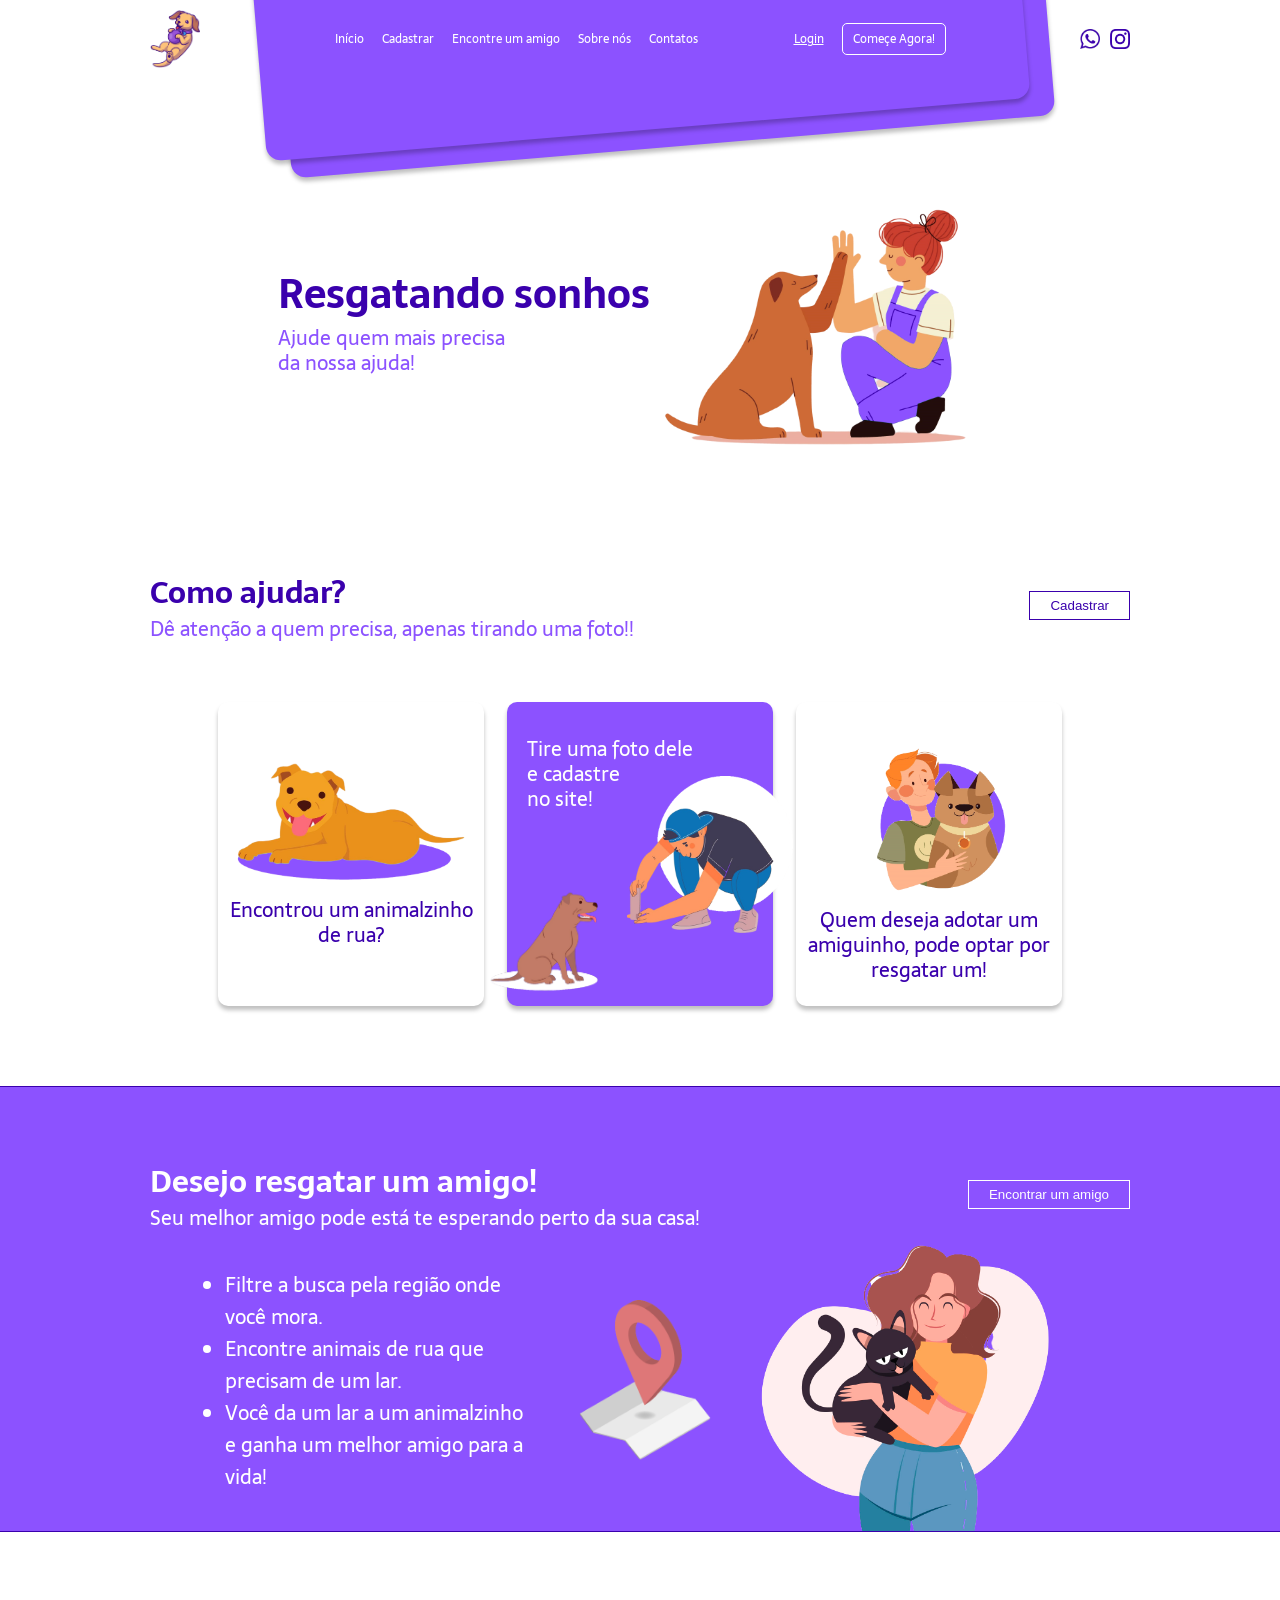
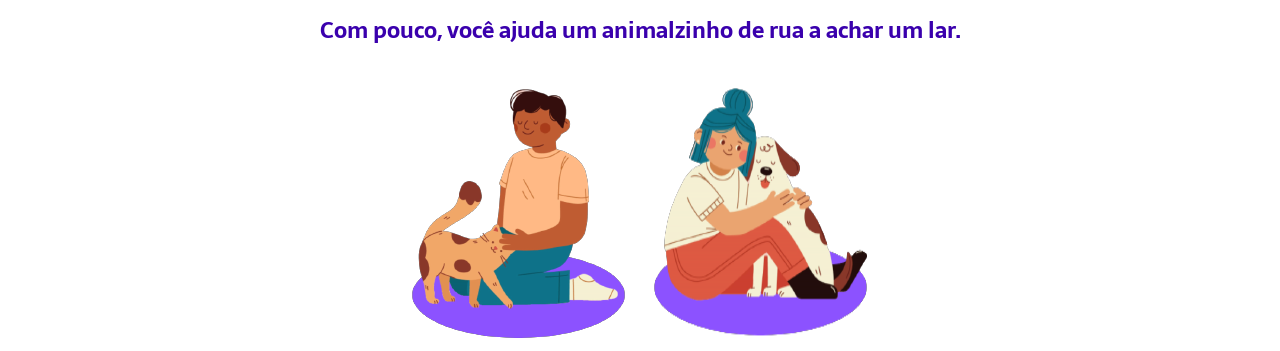
==== index.html @ 1e1241cf "add new section" ====
<!DOCTYPE html>
<html lang="en">
<head>
    <meta charset="UTF-8">
    <meta http-equiv="X-UA-Compatible" content="IE=edge">
    <meta name="viewport" content="width=device-width, initial-scale=1.0">
    <title>Meu Caramelo</title>
    <link rel="stylesheet" type="text/css" href="/assets/css/index.css">
</head>
<body>
    <header>
        <div class="container">
            <img src="assets/images/Logo Icon.png" alt="Logo do site, cachorro segurando uma bola roxa." width="50px">

            <div class="menu-section">
                <div class="menu-toggle">
                    <div class="one"></div>
                    <div class="two"></div>
                    <div class="three"></div>
                </div>
                <nav>
                    <ul class="menu-nav">
                        <li><a href="#section1">Início</a></li>
                        <li><a href="#section1">Cadastrar</a></li>
                        <li><a href="#section2">Encontre um amigo</a></li>
                        <li><a href="#section3">Sobre nós</a></li>
                        <li><a href="#section4">Contatos</a></li>
                    </ul>

                    <ul class="account">
                        <li><a href="">Login</a></li>
                        <li><a href="">Começe Agora!</a></li>
                    </ul>
                </nav>
            </div>

            <div class="social-media">
                <img src="assets/images/zap logo.png" alt="Logotipo do Wathsapp" width="20px">
                <img src="assets/images/insta logo.png" alt="Logotipo do Instagram" width="20px">
            </div>

            <div class="box box1"></div>
            <div class="box box2"></div>
            
        </div>
        
    </header>

    <section id="intro">
        <div class="container">
            <div class="text">
                <h1>Resgatando sonhos</h1>
                <p>Ajude quem mais precisa <br> da nossa ajuda!</p>
            </div>

            <img src="assets/images/garota com dog.png" alt="Desenho de uma garota encostando sua mão na pata de um cachorro." width="352px">
        </div>
    </section>

    <section id="section1">
        <div class="container">
            <div class="head">
                <div class="text">
                    <h1>Como ajudar?</h1>
                    <p>Dê atenção a quem precisa, apenas tirando uma foto!!</p>
                </div>
                <a href="" target=""><button class="button">Cadastrar</button></a>
            </div>

            <div class="cards-section">
                <div class="text card card-white">
                    <img src="assets/images/dog.png" alt="Desenho de um cachorro com a lingua para fora." width="230px">
                    <p>Encontrou um animalzinho de rua?</p>
                </div>
                
                <div class="text card card-purple">
                    <img class="dog" src="assets/images/dog 2.png" alt="Desenho de um cachorro com a lingua para fora." width="122px">
                    <img class="picture-boy" src="assets/images/garoto tirando foto.png" alt="Desenho de um garoto tirando uma foto." width="168px">
                    <p>Tire uma foto dele <br> e cadastre <br> no site!</p>
                </div>

                <div class="text card card-white">
                    <img src="assets/images/garoto com dog.png" alt="Desenho garoto abraçado a um cachorro." width="154px">
                    <p>Quem deseja adotar um amiguinho, pode optar por resgatar um!</p>
                </div>
            </div>
        </div>
    </section>

    <section id="section2">
        <div class="container">
            <div class="head">
                <div class="text">
                    <h1>Desejo resgatar um amigo!</h1>
                    <p>Seu melhor amigo pode está te esperando perto da sua casa!</p>
                </div>
                <a href="" target=""><button class="button">Encontrar um amigo</button></a>
            </div>

            <div class="step-by-step">
                <ul>
                    <li>Filtre a busca pela região onde você mora.</li>
                    <li>Encontre animais de rua que precisam de um lar.</li>
                    <li>Você da um lar a um animalzinho e ganha um melhor amigo para a vida!</li>
                </ul>
                <img src="assets/images/localização.png" alt="Imagem de um icone indicando uma localização genêrica." width="220px">
                <img src="assets/images/garota com gato.png" alt="Desenho de uma mulher segurando um gato." width="300px">
            </div>
        </div>
    </section>

    <section id="section3">
        <div class="container">
            <h1>Com pouco, você ajuda um animalzinho de rua a achar um lar.</h1>

            <div>
                <img src="assets/images/garoto com gato.png" alt="Desenho de um garoto acariciando um gato.">
                <img src="assets/images/garota abraçando dog.png" alt="Desenho de uma garota abraçando um cachorro.">
            </div>
        </div>
    </section>
</body>
</html>
---- assets/css/index.css ----
@import url('https://fonts.googleapis.com/css2?family=Righteous&family=Sarala:wght@400;700&display=swap');

* {
    margin: 0;
    padding: 0;
    box-sizing: border-box;
    text-decoration: none;
}

html, body {
    scroll-behavior: smooth;
    font-family: 'Sarala', sans-serif;
    font-size: 62.5%;
    text-rendering: optimizeLegibility;
    -webkit-font-smoothing: antialiased;
}

/* Page Header */

header {
    width: 100%;
    margin-top: 1rem;
    display: flex;
    justify-content: center;
}

.container {
    width: 98rem;
    display: flex;
    flex-direction: row;
    justify-content: space-between;
    align-items: center;
}

header nav {
    display: flex;
    gap: 8rem;
}

header nav ul li {
    display: inline-block;
    padding: 0.8rem;
    list-style: none;
}

header nav ul li a {
    color: white;
    font-size: 1.2rem;
    position: relative;
}

.account li:nth-child(1) {
    text-decoration: underline white;
}

.account li:nth-child(2) a {
    border: white 1px solid;
    border-radius: 0.5rem;
    padding: 0.5rem 01rem 0.5rem 1rem;
}

.social-media {
    display: flex;
    gap: 1rem;
}

.box {
    position: absolute;
    width: 766px;
    height: 236px;
    z-index: -1000;

    background: #8C52FF;
    box-shadow: 0px 4px 4px rgba(0, 0, 0, 0.25);
    border-radius: 15px;
    transform: rotate(-4.77deg);
}

.box1 {
    margin-left: 131px;
    top: -89.31px; 
}

.box2 {
    margin-left: 106px;
    top: -106.31px;
}

/* Introduction Section */

section {
    display: flex;
    justify-content: center;
    margin-top: 8rem;
}

#intro .container {
    justify-content: center;
}

.text h1 {
    font-size: 4rem;
    color: #3A00AD;
}

.text p {
    font-size: 2rem;
    color: #8C52FF;
    line-height: 2.5rem;
}

/*  Registration Section Information */

#section1 .container {
    flex-direction: column;
}

#section1 .container .head {
    width: 100%;
    display: flex;
    justify-content: space-between;
    align-items: center;
}

#section1 .container .head h1 {
    font-size: 3rem;
}

.button {
    padding: 0.6rem 2rem 0.6rem 2rem;
    outline: none;
    cursor: pointer;
    border: none;
}

#section1 button {
    color: #3A00AD;
    background-color: #FFFFFF;
}

#section1 a {
    border: #3A00AD 1px solid;
}

/* Cards */

.cards-section {
    width: 100%;
    margin-top: 6rem;
    display: flex;
    justify-content: center;
    gap: 2.3rem;
}

.card {
    width: 266px;
    height: 304px;

    background: #FFFFFF;
    box-shadow: 0px 4px 4px rgba(0, 0, 0, 0.25);
    border-radius: 10px;
}

.card-white {
    display: flex;
    flex-direction: column;
    justify-content: center;
    align-items: center;
    gap: 1.7rem;
}

.card-white p {
    text-align: center;
    color: #3A00AD;
}

.card-purple {
    background-color: #8C52FF;
    display: flex;
    flex-direction: column-reverse;
    justify-content: center;
}

.card-purple p {
    color: #FFFFFF;
    text-align: start;
    margin-bottom: 16rem;
    margin-left: 2rem;
}

.dog {
    position: absolute;
    margin-top: 18rem;
    margin-left: -2rem;

}

.picture-boy {
    position: absolute;
    margin-left: 12rem;
}

/*  Find Friend Section */

#section2 {
    background-color: #8C52FF;
    border-bottom: #3A00AD 1px solid;
    border-top: #3A00AD 1px solid;
}

#section2 .container {
    flex-direction: column;
}

#section2 .container .head {
    width: 100%;
    margin-top: 7rem;
    display: flex;
    justify-content: space-between;
    align-items: center;
}

#section2 .container .head h1 {
    font-size: 3rem;
    color: #FFFFFF;
}

#section2 .container .head p {
    color: #FFFFFF;
}

#section2 button {
    color: #ffffff;
    background-color: #8C52FF;
}

#section2 a {
    border: #FFFFFF 1px solid;
}

/* Step by step */

.step-by-step {
    display: flex;
    align-items: center;
}

.step-by-step ul {
    width: 31rem;
    color: #FFFFFF;
    font-size: 2rem;
}

/*  last Section */

#section3 .container {
    display: flex;
    flex-direction: column;
}

#section3 .container h1 {
    font-size: 2.2rem;
    color: #3A00AD;
}

#section3 .container div {
    margin-top: 2.8rem;
    display: flex;
    justify-content: center;
}

/* Footer */
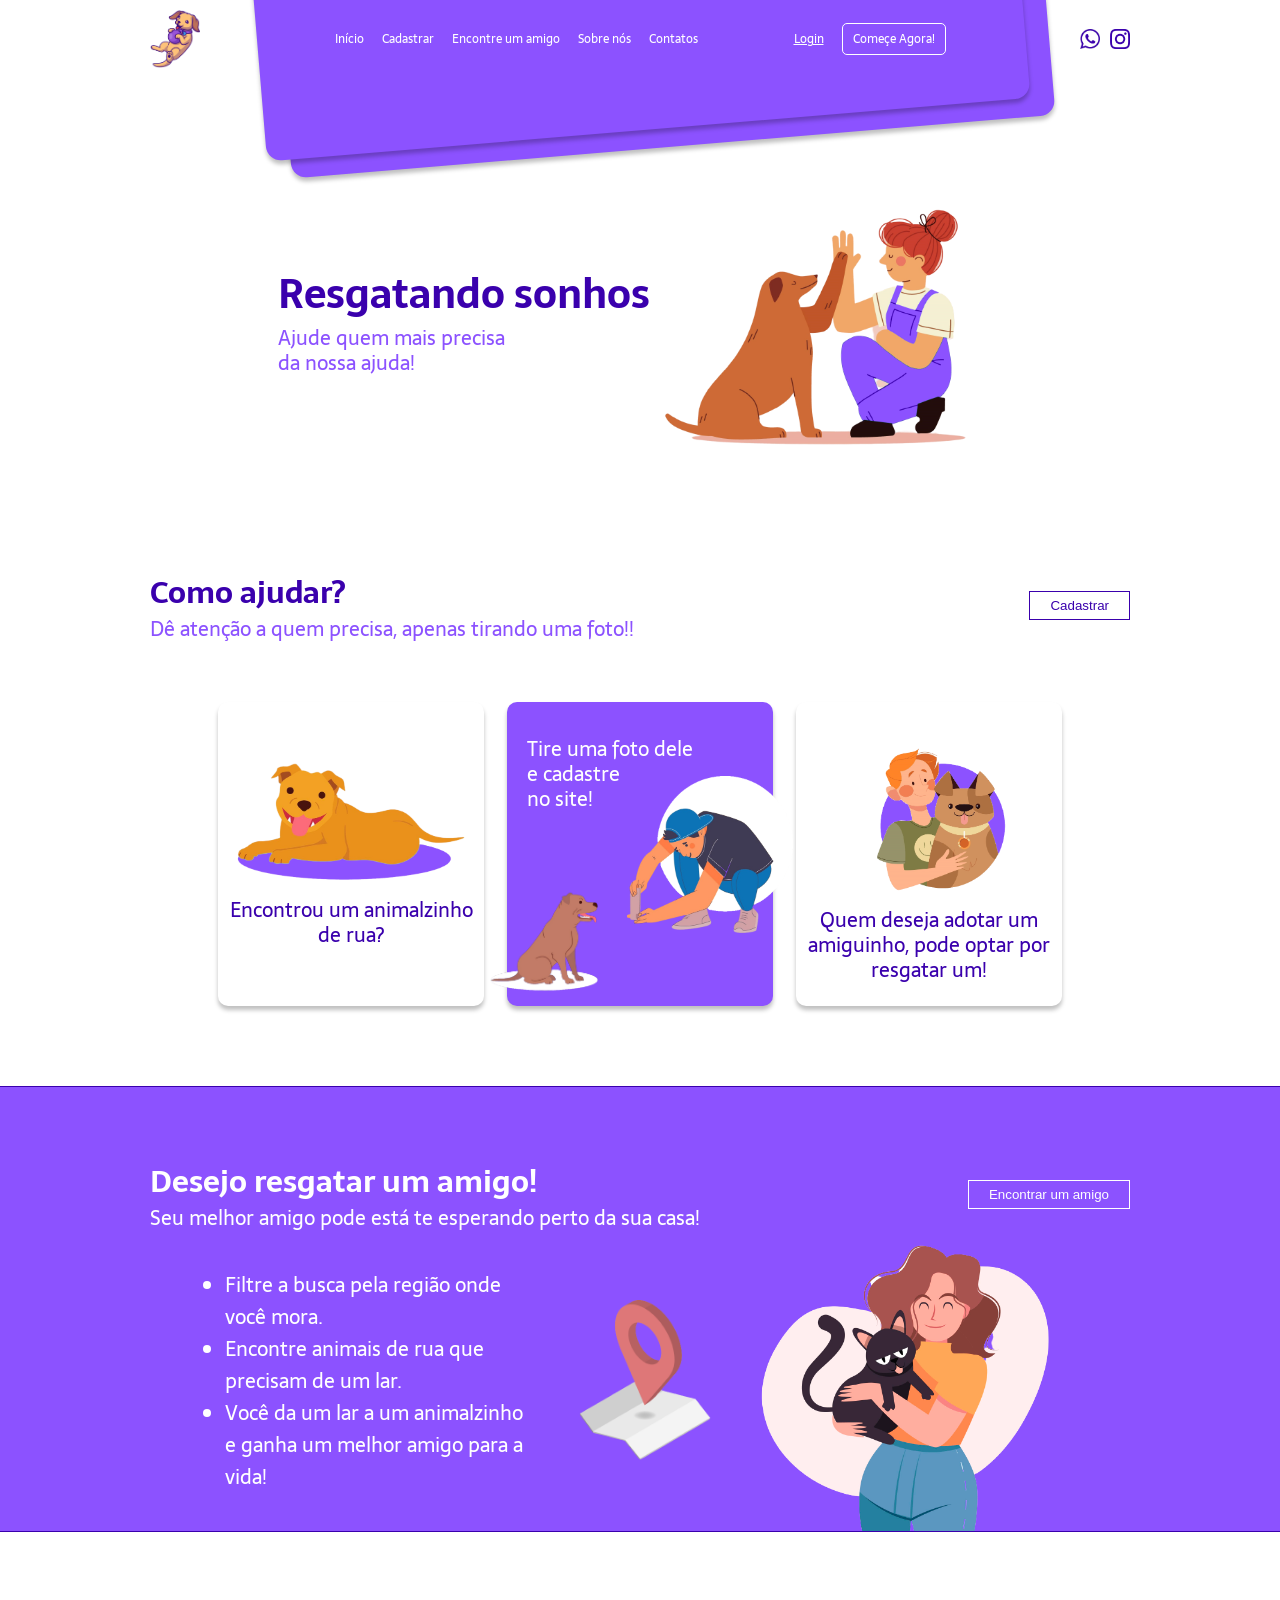
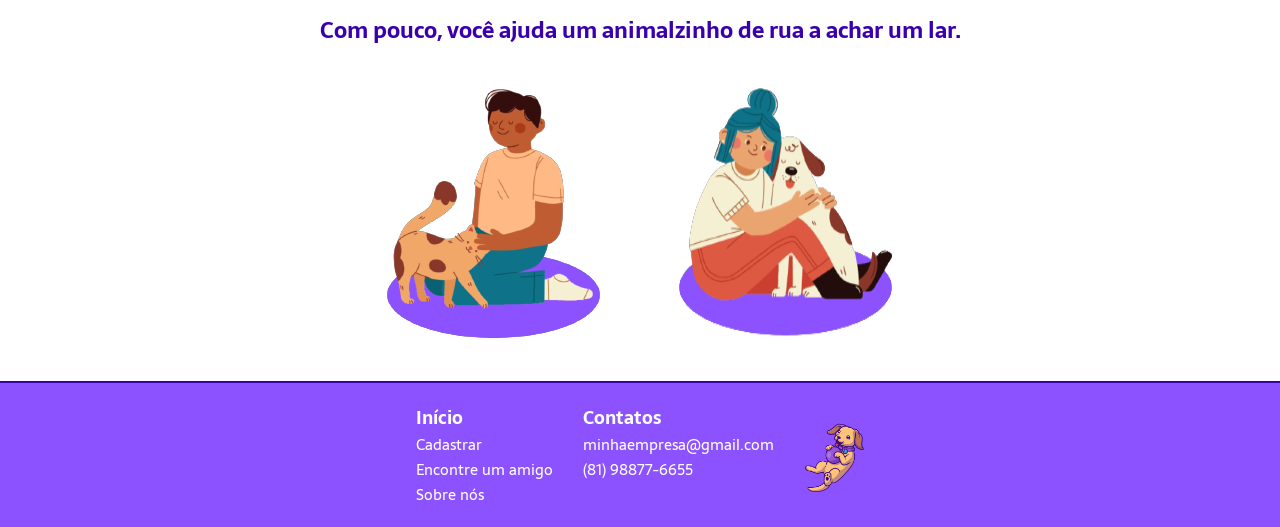
==== commit 58f285f8: "add footer page" ====
--- a/index.html
+++ b/index.html
@@ -119,5 +119,24 @@
             </div>
         </div>
     </section>
+
+    <footer>
+        <nav>
+            <ul>
+                <li>Início</li>
+                <li>Cadastrar</li>
+                <li>Encontre um amigo</li>
+                <li>Sobre nós</li>
+            </ul>
+        </nav>
+
+        <ul>
+            <li>Contatos</li>
+            <li>minhaempresa@gmail.com</li>
+            <li>(81) 98877-6655</li>
+        </ul>
+
+        <img src="assets/images/Logo Icon.png" alt="Desenho de um cachorro segurando uma bola roxa." width="60px">
+    </footer>
 </body>
 </html>
--- a/assets/css/index.css
+++ b/assets/css/index.css
@@ -256,6 +256,7 @@
 #section3 .container {
     display: flex;
     flex-direction: column;
+    margin-bottom: 3rem;
 }
 
 #section3 .container h1 {
@@ -267,6 +268,32 @@
     margin-top: 2.8rem;
     display: flex;
     justify-content: center;
-}
-
-/* Footer */+    gap: 5rem;
+}
+
+/* Footer */
+
+footer {
+    padding: 2rem;
+    background-color: #8C52FF;
+    border-top: #3A00AD 2.5px solid;
+    display: flex;
+    justify-content: center;
+    align-items: start;
+    gap: 3rem;
+}
+
+footer ul {
+    color: #FFFFFF;
+    list-style: none;
+    font-size: 1.5rem;
+}
+
+footer ul li:nth-child(1) {
+    font-size: 1.8rem;
+    font-weight: bold;
+}
+
+footer img {
+    margin-top: 2rem;
+}
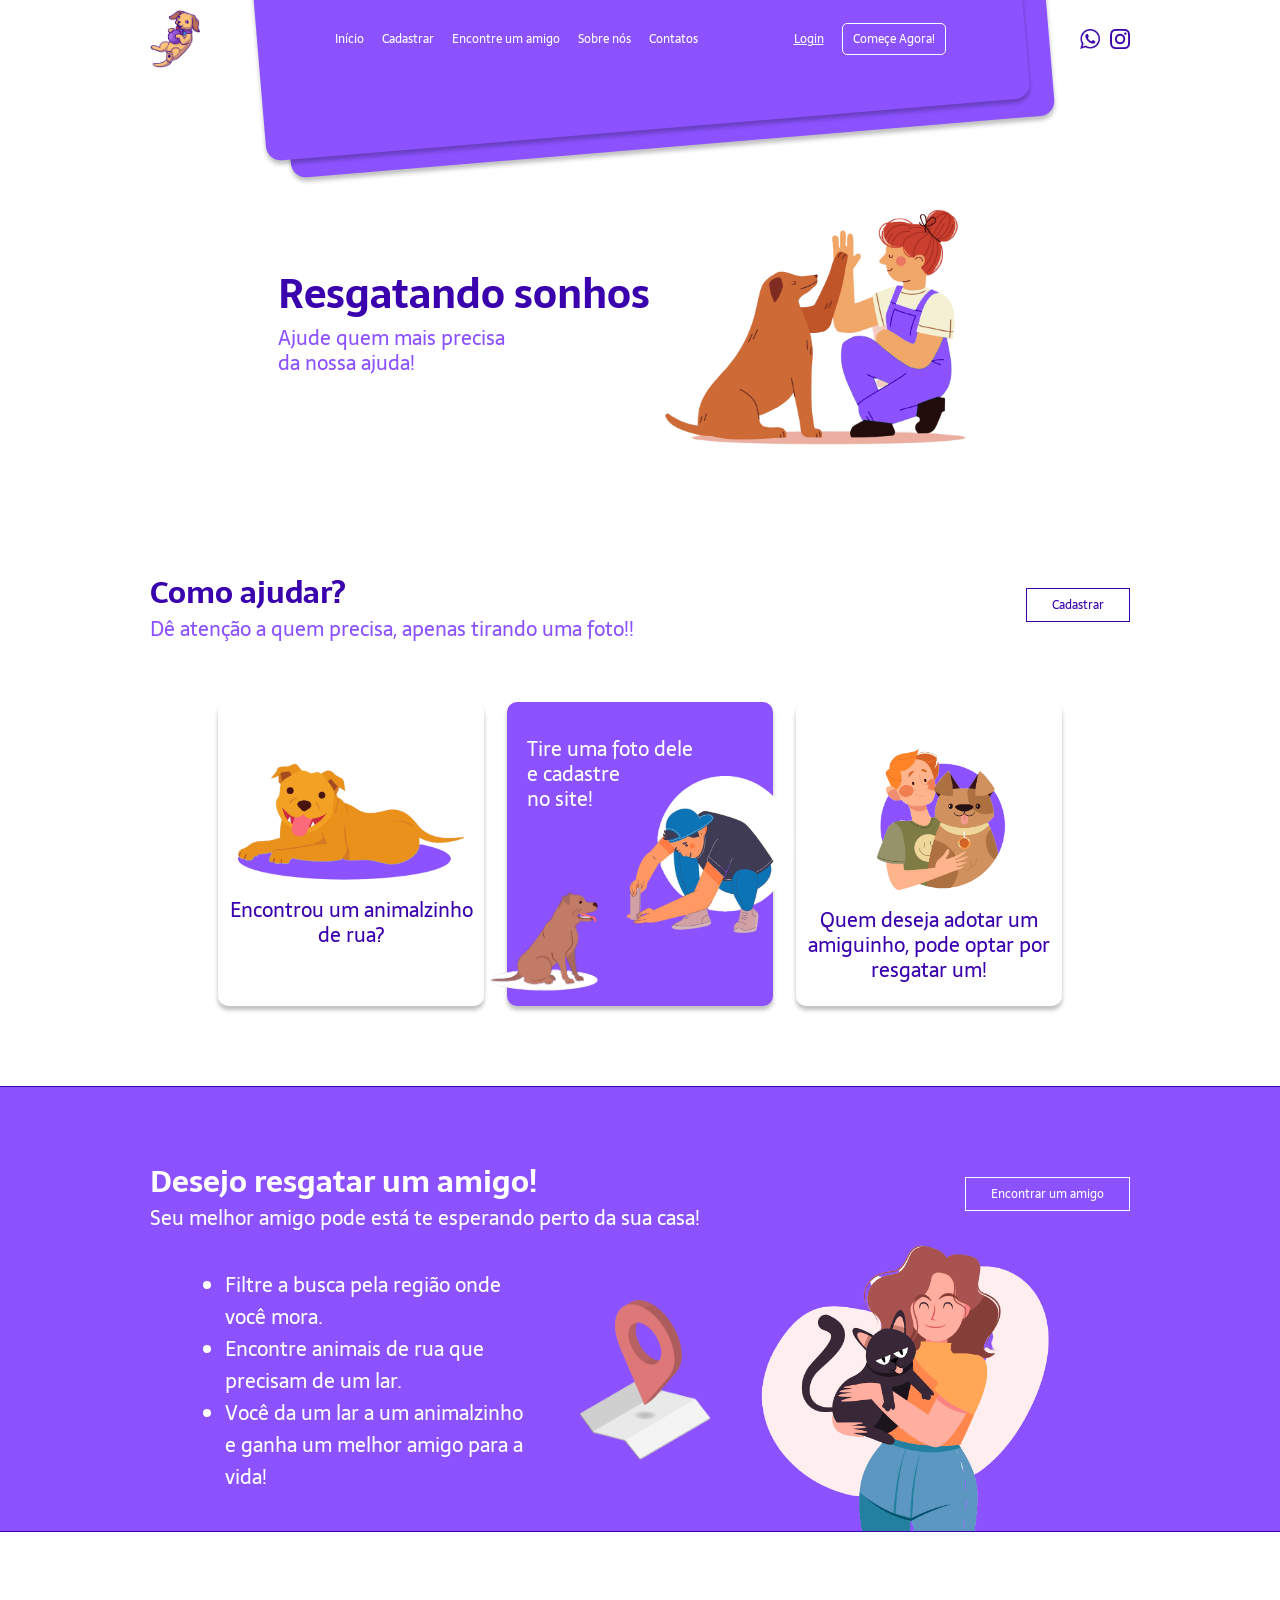
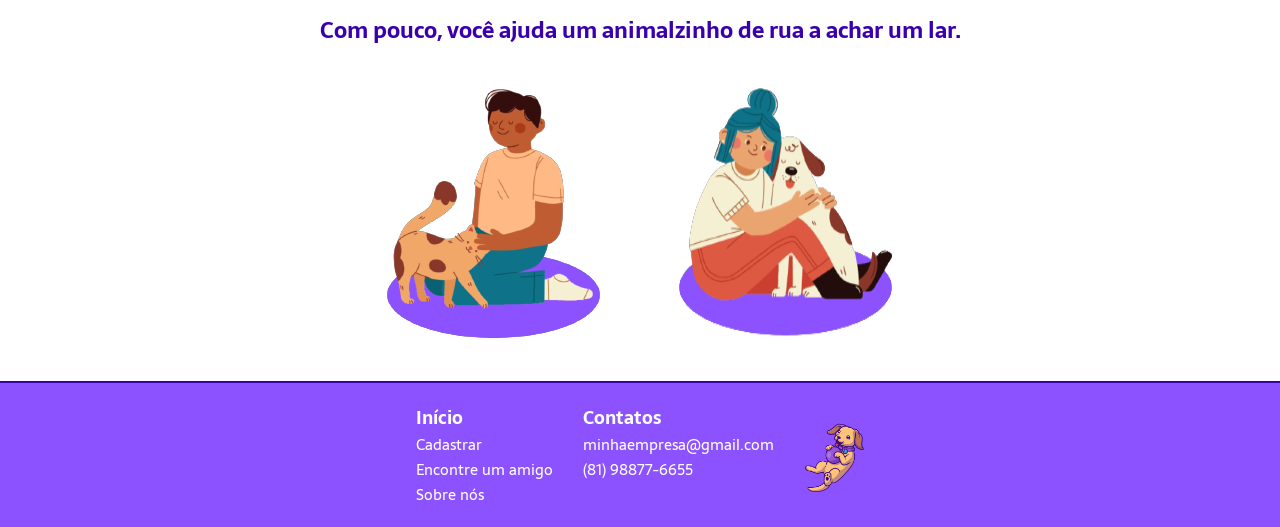
==== commit b8e6a756: "update navagation" ====
--- a/index.html
+++ b/index.html
@@ -28,8 +28,8 @@
                     </ul>
 
                     <ul class="account">
-                        <li><a href="">Login</a></li>
-                        <li><a href="">Começe Agora!</a></li>
+                        <li><a href="login.html">Login</a></li>
+                        <li><a href="createAccount.html">Começe Agora!</a></li>
                     </ul>
                 </nav>
             </div>
@@ -64,7 +64,7 @@
                     <h1>Como ajudar?</h1>
                     <p>Dê atenção a quem precisa, apenas tirando uma foto!!</p>
                 </div>
-                <a href="" target=""><button class="button">Cadastrar</button></a>
+                <a class="bnt bnt-cadastrar" href="" target="">Cadastrar</a>
             </div>
 
             <div class="cards-section">
@@ -94,7 +94,7 @@
                     <h1>Desejo resgatar um amigo!</h1>
                     <p>Seu melhor amigo pode está te esperando perto da sua casa!</p>
                 </div>
-                <a href="" target=""><button class="button">Encontrar um amigo</button></a>
+                <a class="bnt bnt-cadastrar" href="" target="">Encontrar um amigo</a>
             </div>
 
             <div class="step-by-step">
--- a/assets/css/index.css
+++ b/assets/css/index.css
@@ -126,20 +126,18 @@
     font-size: 3rem;
 }
 
-.button {
-    padding: 0.6rem 2rem 0.6rem 2rem;
+.bnt {
+    padding: 0.6rem 2.5rem 0.6rem 2.5rem;
     outline: none;
     cursor: pointer;
     border: none;
-}
-
-#section1 button {
-    color: #3A00AD;
-    background-color: #FFFFFF;
+    font-size: 1.2rem;
 }
 
 #section1 a {
     border: #3A00AD 1px solid;
+    color: #3A00AD;
+    background-color: #FFFFFF;
 }
 
 /* Cards */
@@ -229,13 +227,10 @@
     color: #FFFFFF;
 }
 
-#section2 button {
-    color: #ffffff;
-    background-color: #8C52FF;
-}
-
 #section2 a {
     border: #FFFFFF 1px solid;
+    color: #ffffff;
+    background-color: #8C52FF;
 }
 
 /* Step by step */
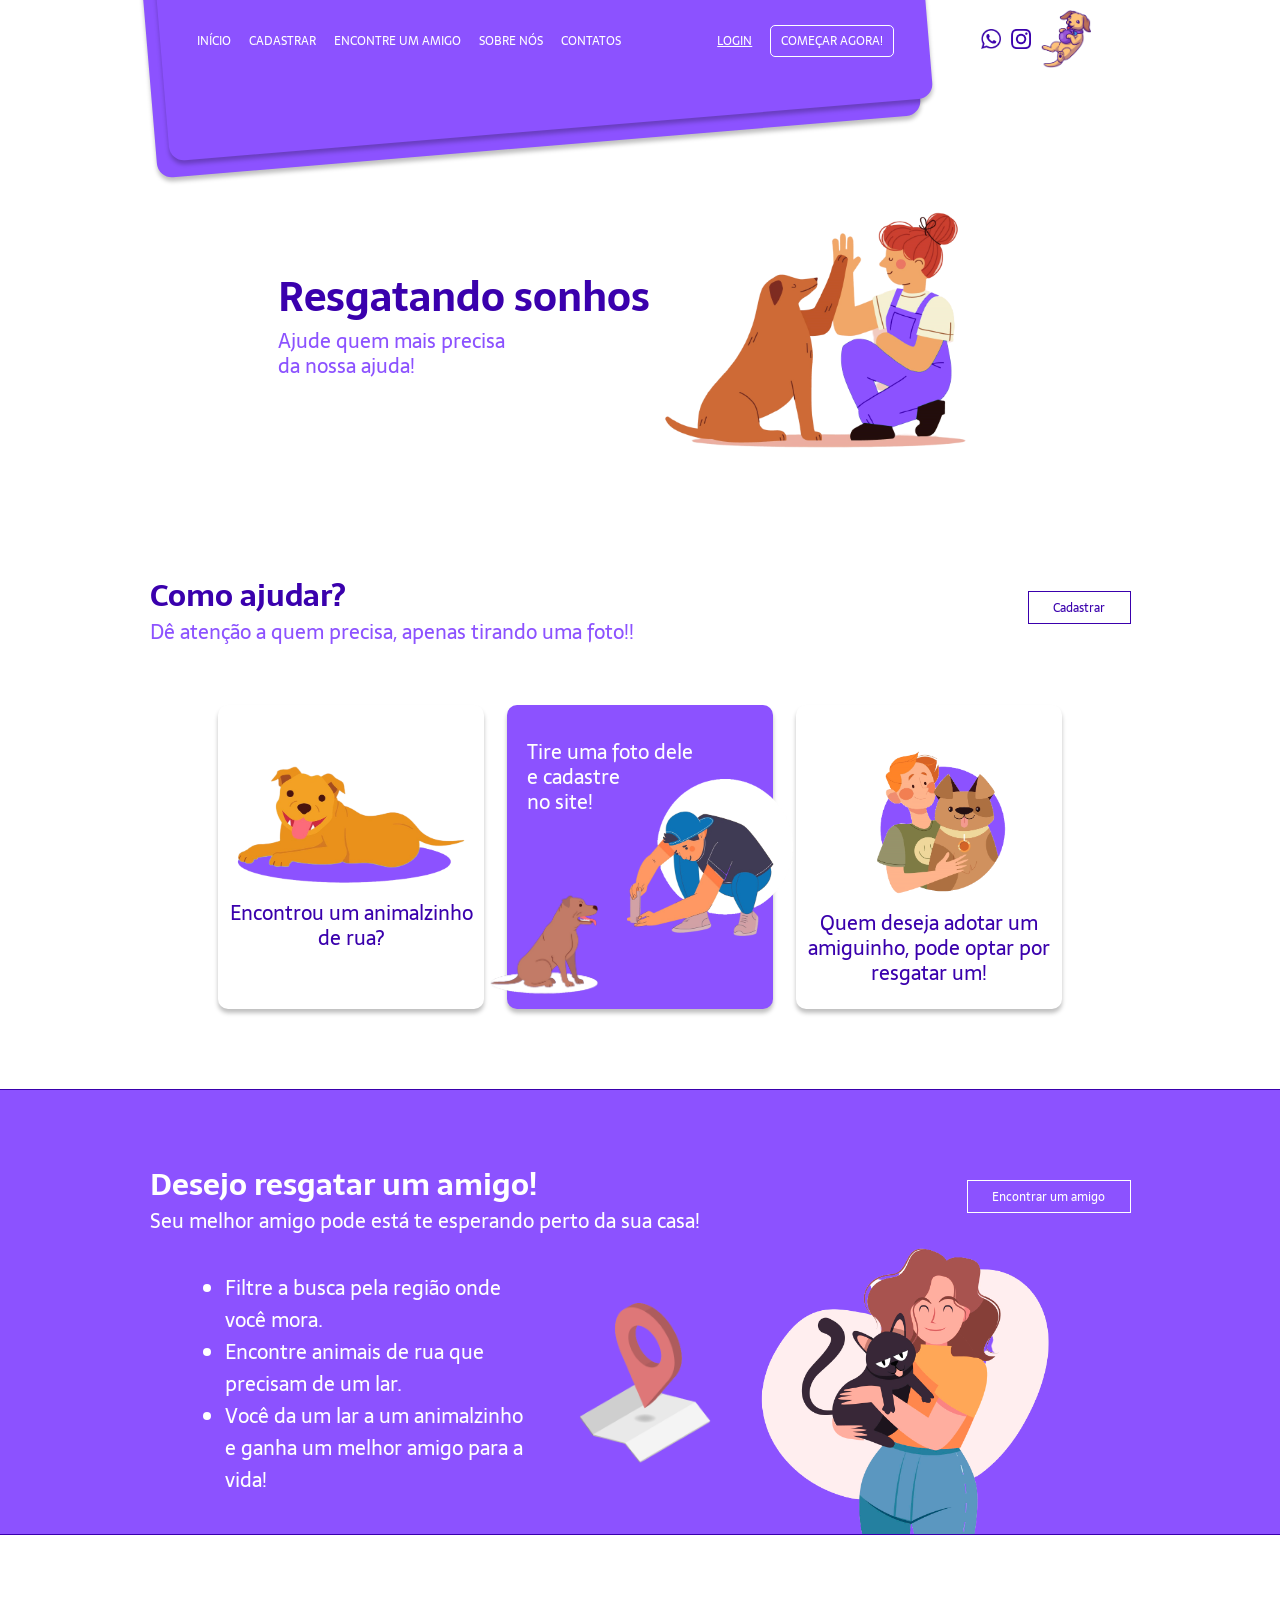
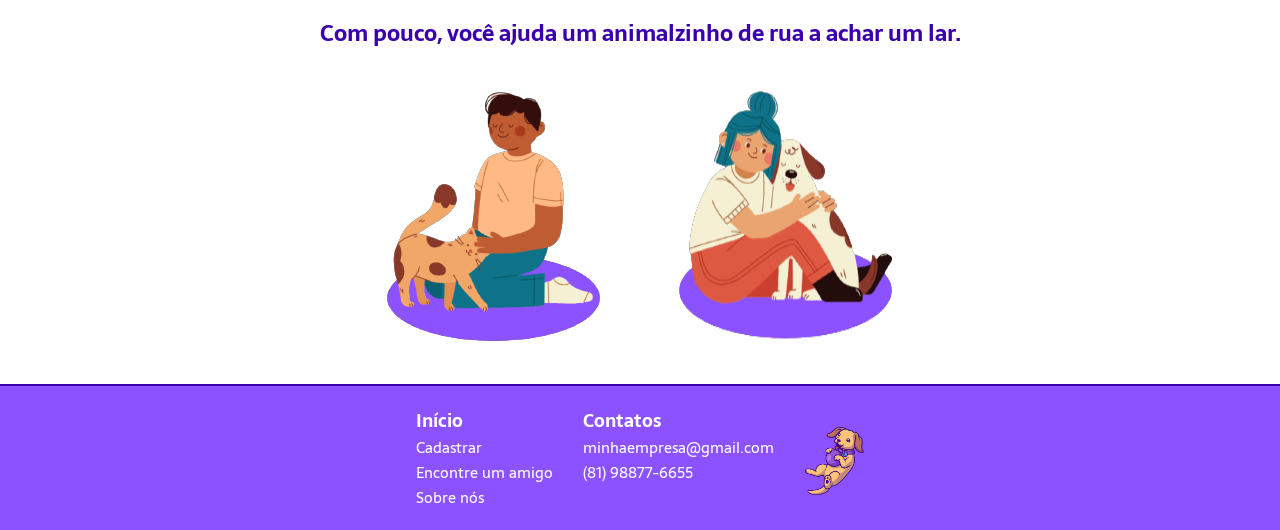
==== commit f609a469: "update home page and registration page" ====
--- a/index.html
+++ b/index.html
@@ -10,8 +10,6 @@
 <body>
     <header>
         <div class="container">
-            <img src="assets/images/Logo Icon.png" alt="Logo do site, cachorro segurando uma bola roxa." width="50px">
-
             <div class="menu-section">
                 <div class="menu-toggle">
                     <div class="one"></div>
@@ -20,23 +18,24 @@
                 </div>
                 <nav>
                     <ul class="menu-nav">
-                        <li><a href="#section1">Início</a></li>
-                        <li><a href="#section1">Cadastrar</a></li>
-                        <li><a href="#section2">Encontre um amigo</a></li>
-                        <li><a href="#section3">Sobre nós</a></li>
-                        <li><a href="#section4">Contatos</a></li>
+                        <li><a href="/">INÍCIO</a></li>
+                        <li><a href="registration.html">CADASTRAR</a></li>
+                        <li><a href="#section2">ENCONTRE UM AMIGO</a></li>
+                        <li><a href="#section3">SOBRE NÓS</a></li>
+                        <li><a href="#section4">CONTATOS</a></li>
                     </ul>
 
                     <ul class="account">
-                        <li><a href="login.html">Login</a></li>
-                        <li><a href="createAccount.html">Começe Agora!</a></li>
+                        <li><a href="login.html">LOGIN</a></li>
+                        <li><a href="createAccount.html">COMEÇAR AGORA!</a></li>
                     </ul>
                 </nav>
             </div>
 
             <div class="social-media">
-                <img src="assets/images/zap logo.png" alt="Logotipo do Wathsapp" width="20px">
-                <img src="assets/images/insta logo.png" alt="Logotipo do Instagram" width="20px">
+                <a href=""><img src="assets/images/zap logo.png" alt="Logotipo do Wathsapp" width="20px"></a>
+                <a href=""><img src="assets/images/insta logo.png" alt="Logotipo do Instagram" width="20px"></a>
+                <a href="/"><img src="assets/images/Logo Icon.png" alt="Logo do site, cachorro segurando uma bola roxa." width="50px"></a>
             </div>
 
             <div class="box box1"></div>
@@ -46,79 +45,81 @@
         
     </header>
 
-    <section id="intro">
-        <div class="container">
-            <div class="text">
-                <h1>Resgatando sonhos</h1>
-                <p>Ajude quem mais precisa <br> da nossa ajuda!</p>
-            </div>
-
-            <img src="assets/images/garota com dog.png" alt="Desenho de uma garota encostando sua mão na pata de um cachorro." width="352px">
-        </div>
-    </section>
-
-    <section id="section1">
-        <div class="container">
-            <div class="head">
+    <main>
+        <section id="intro">
+            <div class="container">
                 <div class="text">
-                    <h1>Como ajudar?</h1>
-                    <p>Dê atenção a quem precisa, apenas tirando uma foto!!</p>
-                </div>
-                <a class="bnt bnt-cadastrar" href="" target="">Cadastrar</a>
-            </div>
-
-            <div class="cards-section">
-                <div class="text card card-white">
-                    <img src="assets/images/dog.png" alt="Desenho de um cachorro com a lingua para fora." width="230px">
-                    <p>Encontrou um animalzinho de rua?</p>
-                </div>
-                
-                <div class="text card card-purple">
-                    <img class="dog" src="assets/images/dog 2.png" alt="Desenho de um cachorro com a lingua para fora." width="122px">
-                    <img class="picture-boy" src="assets/images/garoto tirando foto.png" alt="Desenho de um garoto tirando uma foto." width="168px">
-                    <p>Tire uma foto dele <br> e cadastre <br> no site!</p>
+                    <h1>Resgatando sonhos</h1>
+                    <p>Ajude quem mais precisa <br> da nossa ajuda!</p>
                 </div>
 
-                <div class="text card card-white">
-                    <img src="assets/images/garoto com dog.png" alt="Desenho garoto abraçado a um cachorro." width="154px">
-                    <p>Quem deseja adotar um amiguinho, pode optar por resgatar um!</p>
+                <img src="assets/images/garota com dog.png" alt="Desenho de uma garota encostando sua mão na pata de um cachorro." width="352px">
+            </div>
+        </section>
+
+        <section id="section1">
+            <div class="container">
+                <div class="head">
+                    <div class="text">
+                        <h1>Como ajudar?</h1>
+                        <p>Dê atenção a quem precisa, apenas tirando uma foto!!</p>
+                    </div>
+                    <a class="bnt bnt-cadastrar" href="" target="">Cadastrar</a>
+                </div>
+
+                <div class="cards-section">
+                    <div class="text card card-white">
+                        <img src="assets/images/dog.png" alt="Desenho de um cachorro com a lingua para fora." width="230px">
+                        <p>Encontrou um animalzinho de rua?</p>
+                    </div>
+                    
+                    <div class="text card card-purple">
+                        <img class="dog" src="assets/images/dog 2.png" alt="Desenho de um cachorro com a lingua para fora." width="122px">
+                        <img class="picture-boy" src="assets/images/garoto tirando foto.png" alt="Desenho de um garoto tirando uma foto." width="168px">
+                        <p>Tire uma foto dele <br> e cadastre <br> no site!</p>
+                    </div>
+
+                    <div class="text card card-white">
+                        <img src="assets/images/garoto com dog.png" alt="Desenho garoto abraçado a um cachorro." width="154px">
+                        <p>Quem deseja adotar um amiguinho, pode optar por resgatar um!</p>
+                    </div>
                 </div>
             </div>
-        </div>
-    </section>
+        </section>
 
-    <section id="section2">
-        <div class="container">
-            <div class="head">
-                <div class="text">
-                    <h1>Desejo resgatar um amigo!</h1>
-                    <p>Seu melhor amigo pode está te esperando perto da sua casa!</p>
+        <section id="section2">
+            <div class="container">
+                <div class="head">
+                    <div class="text">
+                        <h1>Desejo resgatar um amigo!</h1>
+                        <p>Seu melhor amigo pode está te esperando perto da sua casa!</p>
+                    </div>
+                    <a class="bnt bnt-encontrar" href="" target="">Encontrar um amigo</a>
                 </div>
-                <a class="bnt bnt-cadastrar" href="" target="">Encontrar um amigo</a>
+
+                <div class="step-by-step">
+                    <ul>
+                        <li>Filtre a busca pela região onde você mora.</li>
+                        <li>Encontre animais de rua que precisam de um lar.</li>
+                        <li>Você da um lar a um animalzinho e ganha um melhor amigo para a vida!</li>
+                    </ul>
+                    <img src="assets/images/localização.png" alt="Imagem de um icone indicando uma localização genêrica." width="220px">
+                    <img src="assets/images/garota com gato.png" alt="Desenho de uma mulher segurando um gato." width="300px">
+                </div>
             </div>
+        </section>
 
-            <div class="step-by-step">
-                <ul>
-                    <li>Filtre a busca pela região onde você mora.</li>
-                    <li>Encontre animais de rua que precisam de um lar.</li>
-                    <li>Você da um lar a um animalzinho e ganha um melhor amigo para a vida!</li>
-                </ul>
-                <img src="assets/images/localização.png" alt="Imagem de um icone indicando uma localização genêrica." width="220px">
-                <img src="assets/images/garota com gato.png" alt="Desenho de uma mulher segurando um gato." width="300px">
+        <section id="section3">
+            <div class="container">
+                <h1>Com pouco, você ajuda um animalzinho de rua a achar um lar.</h1>
+
+                <div>
+                    <img src="assets/images/garoto com gato.png" alt="Desenho de um garoto acariciando um gato.">
+                    <img src="assets/images/garota abraçando dog.png" alt="Desenho de uma garota abraçando um cachorro.">
+                </div>
             </div>
-        </div>
-    </section>
-
-    <section id="section3">
-        <div class="container">
-            <h1>Com pouco, você ajuda um animalzinho de rua a achar um lar.</h1>
-
-            <div>
-                <img src="assets/images/garoto com gato.png" alt="Desenho de um garoto acariciando um gato.">
-                <img src="assets/images/garota abraçando dog.png" alt="Desenho de uma garota abraçando um cachorro.">
-            </div>
-        </div>
-    </section>
+        </section>
+    </main>
 
     <footer>
         <nav>
@@ -137,6 +138,6 @@
         </ul>
 
         <img src="assets/images/Logo Icon.png" alt="Desenho de um cachorro segurando uma bola roxa." width="60px">
-    </footer>
+     </footer>
 </body>
 </html>
--- a/assets/css/index.css
+++ b/assets/css/index.css
@@ -28,19 +28,21 @@
     width: 98rem;
     display: flex;
     flex-direction: row;
-    justify-content: space-between;
+    justify-content: space-around;
     align-items: center;
 }
 
 header nav {
     display: flex;
     gap: 8rem;
+    align-items: center;
 }
 
 header nav ul li {
     display: inline-block;
     padding: 0.8rem;
     list-style: none;
+    position: relative;
 }
 
 header nav ul li a {
@@ -49,18 +51,46 @@
     position: relative;
 }
 
+.menu-nav a:hover {
+    top: -3px;
+}
+
 .account li:nth-child(1) {
     text-decoration: underline white;
 }
+
+/* Button Create Account*/
 
 .account li:nth-child(2) a {
     border: white 1px solid;
     border-radius: 0.5rem;
     padding: 0.5rem 01rem 0.5rem 1rem;
-}
+    display: block;
+}
+
+.account li:nth-child(2) a::before {
+    content: "";
+    position: absolute;
+    top: 50%;
+    left: 50%;
+    transform: translate(-50%, -50%);
+
+    width: 0;
+    height: 100%;
+    background-color: #7c3dfc;
+    z-index: -1;
+    transition: .2s ease;
+}
+
+.account li:nth-child(2) a:hover::before {
+    width: 100%;
+}
+
+/* ^^^ */
 
 .social-media {
     display: flex;
+    align-items: center;
     gap: 1rem;
 }
 
@@ -77,12 +107,12 @@
 }
 
 .box1 {
-    margin-left: 131px;
+    margin-left: -221px;
     top: -89.31px; 
 }
 
 .box2 {
-    margin-left: 106px;
+    margin-left: -196px;
     top: -106.31px;
 }
 
@@ -126,18 +156,48 @@
     font-size: 3rem;
 }
 
+/* Buttons Registration and Finf Friend Hover */
+
 .bnt {
     padding: 0.6rem 2.5rem 0.6rem 2.5rem;
     outline: none;
     cursor: pointer;
-    border: none;
     font-size: 1.2rem;
-}
+    position: relative;
+}
+
+.bnt-cadastrar::after, 
+.bnt-cadastrar::before,
+.bnt-encontrar::after, 
+.bnt-encontrar::before {
+    content: "";
+    position: absolute;
+    width: calc(100% - 1px);
+    height: calc(100% - 1px);
+    left: 0;
+    bottom: 0;
+    transition: transform 0.3s ease;
+}
+
+.bnt-cadastrar::after, 
+.bnt-cadastrar::before {
+    border: #3A00AD 1px solid;
+}
+
+.bnt-cadastrar:hover::after,
+.bnt-encontrar:hover::after {
+    transform: translate(-2px, -2px);
+}
+
+.bnt-cadastrar:hover::before,
+.bnt-encontrar:hover::before {
+    transform: translate(2px, 2px);
+}
+
+/*  ^^^^ */
 
 #section1 a {
-    border: #3A00AD 1px solid;
     color: #3A00AD;
-    background-color: #FFFFFF;
 }
 
 /* Cards */
@@ -227,10 +287,13 @@
     color: #FFFFFF;
 }
 
+.bnt-encontrar::after, 
+.bnt-encontrar::before {
+    border: #ffffff 1px solid;
+}
+
 #section2 a {
-    border: #FFFFFF 1px solid;
     color: #ffffff;
-    background-color: #8C52FF;
 }
 
 /* Step by step */
